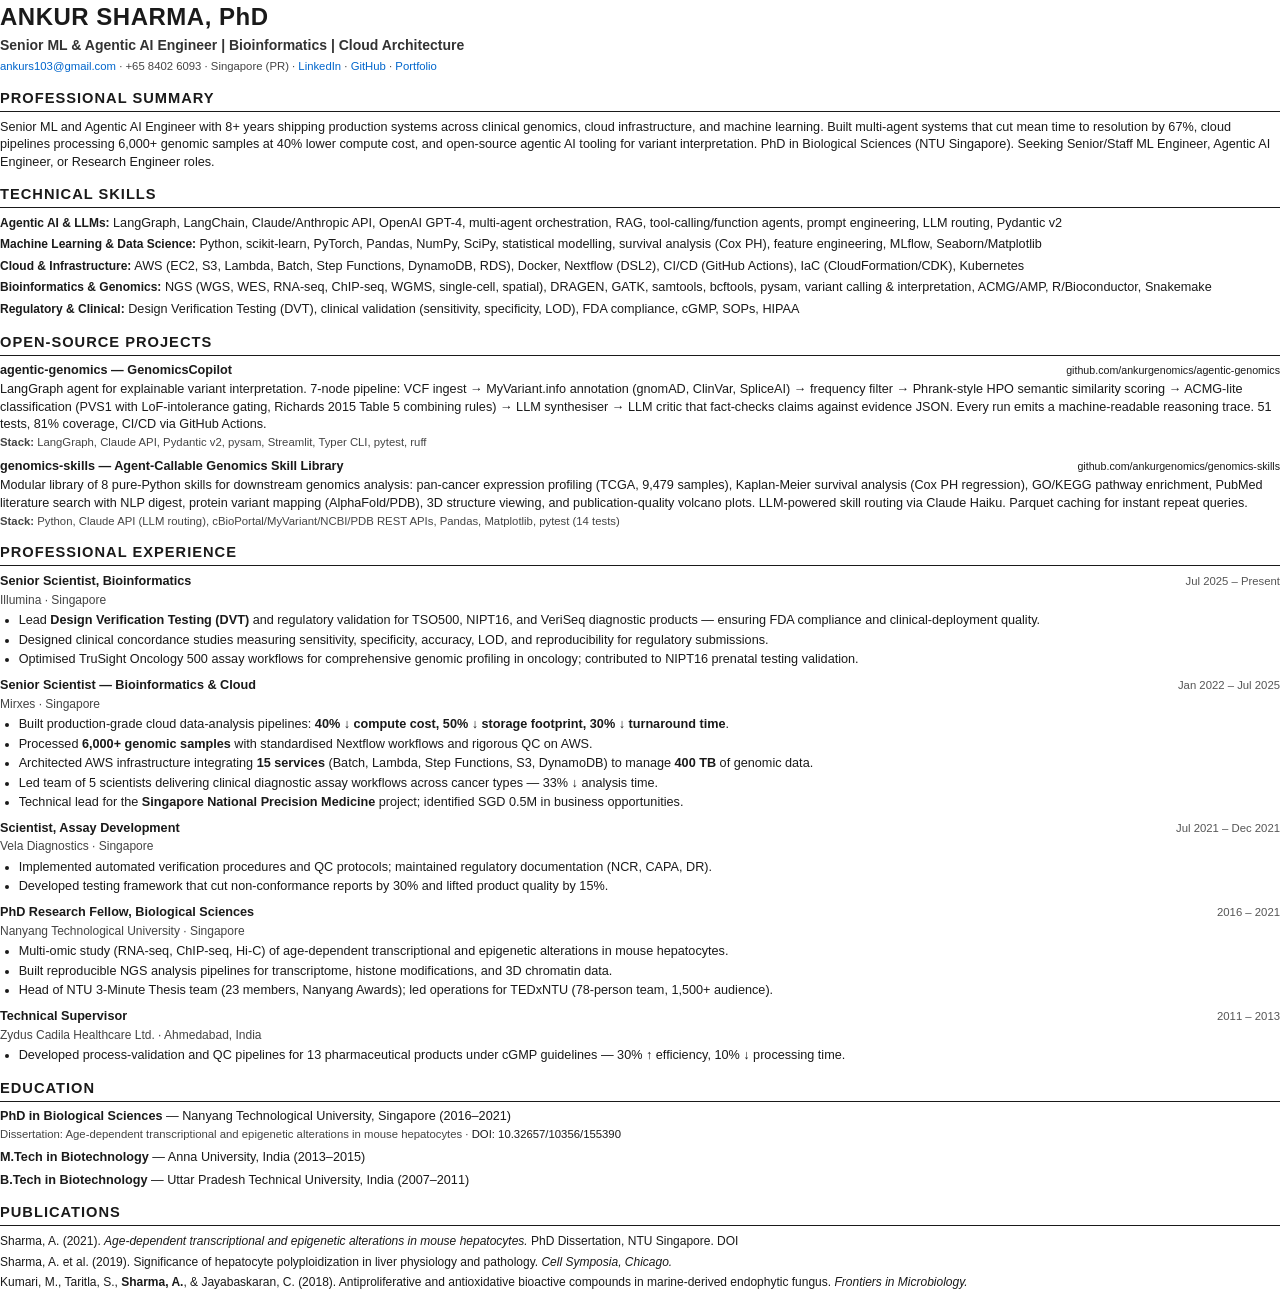
==== docs/site/assets/resume.html @ ce667f8a "fix: remove GenomicsOps AI attribution to Illumina GenomicsOps AI is a personal side project built o" ====
<!DOCTYPE html>
<html lang="en">
<head>
<meta charset="UTF-8">
<title>Ankur Sharma — Resume</title>
<style>
@page { size: A4; margin: 14mm 16mm 14mm 16mm; }

* { margin: 0; padding: 0; box-sizing: border-box; }

body {
  font-family: "Helvetica Neue", Helvetica, Arial, sans-serif;
  font-size: 9.5pt;
  line-height: 1.38;
  color: #1a1a1a;
}

a { color: #1a1a1a; text-decoration: none; }

h1 {
  font-size: 18pt;
  font-weight: 700;
  letter-spacing: 0.5px;
  margin-bottom: 2pt;
}

.subtitle {
  font-size: 10.5pt;
  color: #333;
  font-weight: 600;
  margin-bottom: 3pt;
}

.contact-line {
  font-size: 8.5pt;
  color: #444;
  margin-bottom: 10pt;
}

.contact-line a { color: #0066cc; }

h2 {
  font-size: 11pt;
  font-weight: 700;
  text-transform: uppercase;
  letter-spacing: 1px;
  border-bottom: 1.5px solid #1a1a1a;
  padding-bottom: 2pt;
  margin-top: 10pt;
  margin-bottom: 5pt;
}

h3 {
  font-size: 9.5pt;
  font-weight: 700;
  margin-bottom: 1pt;
}

.role-line {
  display: flex;
  justify-content: space-between;
  align-items: baseline;
}

.role-line .dates {
  font-size: 8.5pt;
  color: #555;
  white-space: nowrap;
  flex-shrink: 0;
}

.org {
  font-size: 9pt;
  color: #444;
  margin-bottom: 3pt;
}

ul {
  margin-left: 14pt;
  margin-bottom: 6pt;
}

li { margin-bottom: 1.5pt; }

.skills-block { margin-bottom: 3pt; }
.skills-block strong { font-size: 9pt; }

.project-entry { margin-bottom: 6pt; }
.project-entry .proj-title { font-weight: 700; font-size: 9.5pt; }
.project-entry .proj-url { font-size: 8pt; color: #0066cc; }
.project-entry .proj-desc { margin-top: 1pt; }

.two-col {
  display: flex;
  gap: 24pt;
}

.two-col .col { flex: 1; }

.edu-entry { margin-bottom: 4pt; }
.edu-entry .degree { font-weight: 600; }
.edu-entry .school { font-size: 8.5pt; color: #444; }

.pub-entry { margin-bottom: 3pt; font-size: 9pt; }
</style>
</head>
<body>

<h1>ANKUR SHARMA, PhD</h1>
<div class="subtitle">Senior ML &amp; Agentic AI Engineer | Bioinformatics | Cloud Architecture</div>
<div class="contact-line">
  <a href="mailto:ankurs103@gmail.com">ankurs103@gmail.com</a> ·
  +65 8402 6093 ·
  Singapore (PR) ·
  <a href="https://linkedin.com/in/ankurit">LinkedIn</a> ·
  <a href="https://github.com/ankurgenomics">GitHub</a> ·
  <a href="https://ankurgenomics.github.io/agentic-genomics/">Portfolio</a>
</div>

<h2>Professional Summary</h2>
<p>
  Senior ML and Agentic AI Engineer with 8+ years shipping production systems across clinical genomics, cloud infrastructure, and machine learning. Built multi-agent systems that cut mean time to resolution by 67%, cloud pipelines processing 6,000+ genomic samples at 40% lower compute cost, and open-source agentic AI tooling for variant interpretation. PhD in Biological Sciences (NTU Singapore). Seeking Senior/Staff ML Engineer, Agentic AI Engineer, or Research Engineer roles.
</p>

<h2>Technical Skills</h2>
<div class="skills-block">
  <strong>Agentic AI &amp; LLMs:</strong> LangGraph, LangChain, Claude/Anthropic API, OpenAI GPT-4, multi-agent orchestration, RAG, tool-calling/function agents, prompt engineering, LLM routing, Pydantic v2
</div>
<div class="skills-block">
  <strong>Machine Learning &amp; Data Science:</strong> Python, scikit-learn, PyTorch, Pandas, NumPy, SciPy, statistical modelling, survival analysis (Cox PH), feature engineering, MLflow, Seaborn/Matplotlib
</div>
<div class="skills-block">
  <strong>Cloud &amp; Infrastructure:</strong> AWS (EC2, S3, Lambda, Batch, Step Functions, DynamoDB, RDS), Docker, Nextflow (DSL2), CI/CD (GitHub Actions), IaC (CloudFormation/CDK), Kubernetes
</div>
<div class="skills-block">
  <strong>Bioinformatics &amp; Genomics:</strong> NGS (WGS, WES, RNA-seq, ChIP-seq, WGMS, single-cell, spatial), DRAGEN, GATK, samtools, bcftools, pysam, variant calling &amp; interpretation, ACMG/AMP, R/Bioconductor, Snakemake
</div>
<div class="skills-block">
  <strong>Regulatory &amp; Clinical:</strong> Design Verification Testing (DVT), clinical validation (sensitivity, specificity, LOD), FDA compliance, cGMP, SOPs, HIPAA
</div>

<h2>Open-Source Projects</h2>

<div class="project-entry">
  <div class="role-line">
    <span class="proj-title">agentic-genomics — GenomicsCopilot</span>
    <span class="proj-url"><a href="https://github.com/ankurgenomics/agentic-genomics">github.com/ankurgenomics/agentic-genomics</a></span>
  </div>
  <div class="proj-desc">
    LangGraph agent for explainable variant interpretation. 7-node pipeline: VCF ingest → MyVariant.info annotation (gnomAD, ClinVar, SpliceAI) → frequency filter → Phrank-style HPO semantic similarity scoring → ACMG-lite classification (PVS1 with LoF-intolerance gating, Richards 2015 Table 5 combining rules) → LLM synthesiser → LLM critic that fact-checks claims against evidence JSON. Every run emits a machine-readable reasoning trace. 51 tests, 81% coverage, CI/CD via GitHub Actions.
  </div>
  <div class="proj-desc" style="font-size: 8.5pt; color: #444; margin-top: 1pt;">
    <strong>Stack:</strong> LangGraph, Claude API, Pydantic v2, pysam, Streamlit, Typer CLI, pytest, ruff
  </div>
</div>

<div class="project-entry">
  <div class="role-line">
    <span class="proj-title">genomics-skills — Agent-Callable Genomics Skill Library</span>
    <span class="proj-url"><a href="https://github.com/ankurgenomics/genomics-skills">github.com/ankurgenomics/genomics-skills</a></span>
  </div>
  <div class="proj-desc">
    Modular library of 8 pure-Python skills for downstream genomics analysis: pan-cancer expression profiling (TCGA, 9,479 samples), Kaplan-Meier survival analysis (Cox PH regression), GO/KEGG pathway enrichment, PubMed literature search with NLP digest, protein variant mapping (AlphaFold/PDB), 3D structure viewing, and publication-quality volcano plots. LLM-powered skill routing via Claude Haiku. Parquet caching for instant repeat queries.
  </div>
  <div class="proj-desc" style="font-size: 8.5pt; color: #444; margin-top: 1pt;">
    <strong>Stack:</strong> Python, Claude API (LLM routing), cBioPortal/MyVariant/NCBI/PDB REST APIs, Pandas, Matplotlib, pytest (14 tests)
  </div>
</div>

<h2>Professional Experience</h2>

<div class="role-line">
  <h3>Senior Scientist, Bioinformatics</h3>
  <span class="dates">Jul 2025 – Present</span>
</div>
<div class="org">Illumina · Singapore</div>
<ul>
  <li>Lead <strong>Design Verification Testing (DVT)</strong> and regulatory validation for TSO500, NIPT16, and VeriSeq diagnostic products — ensuring FDA compliance and clinical-deployment quality.</li>
  <li>Designed clinical concordance studies measuring sensitivity, specificity, accuracy, LOD, and reproducibility for regulatory submissions.</li>
  <li>Optimised TruSight Oncology 500 assay workflows for comprehensive genomic profiling in oncology; contributed to NIPT16 prenatal testing validation.</li>
</ul>

<div class="role-line">
  <h3>Senior Scientist — Bioinformatics &amp; Cloud</h3>
  <span class="dates">Jan 2022 – Jul 2025</span>
</div>
<div class="org">Mirxes · Singapore</div>
<ul>
  <li>Built production-grade cloud data-analysis pipelines: <strong>40% ↓ compute cost, 50% ↓ storage footprint, 30% ↓ turnaround time</strong>.</li>
  <li>Processed <strong>6,000+ genomic samples</strong> with standardised Nextflow workflows and rigorous QC on AWS.</li>
  <li>Architected AWS infrastructure integrating <strong>15 services</strong> (Batch, Lambda, Step Functions, S3, DynamoDB) to manage <strong>400 TB</strong> of genomic data.</li>
  <li>Led team of 5 scientists delivering clinical diagnostic assay workflows across cancer types — 33% ↓ analysis time.</li>
  <li>Technical lead for the <strong>Singapore National Precision Medicine</strong> project; identified SGD 0.5M in business opportunities.</li>
</ul>

<div class="role-line">
  <h3>Scientist, Assay Development</h3>
  <span class="dates">Jul 2021 – Dec 2021</span>
</div>
<div class="org">Vela Diagnostics · Singapore</div>
<ul>
  <li>Implemented automated verification procedures and QC protocols; maintained regulatory documentation (NCR, CAPA, DR).</li>
  <li>Developed testing framework that cut non-conformance reports by 30% and lifted product quality by 15%.</li>
</ul>

<div class="role-line">
  <h3>PhD Research Fellow, Biological Sciences</h3>
  <span class="dates">2016 – 2021</span>
</div>
<div class="org">Nanyang Technological University · Singapore</div>
<ul>
  <li>Multi-omic study (RNA-seq, ChIP-seq, Hi-C) of age-dependent transcriptional and epigenetic alterations in mouse hepatocytes.</li>
  <li>Built reproducible NGS analysis pipelines for transcriptome, histone modifications, and 3D chromatin data.</li>
  <li>Head of NTU 3-Minute Thesis team (23 members, Nanyang Awards); led operations for TEDxNTU (78-person team, 1,500+ audience).</li>
</ul>

<div class="role-line">
  <h3>Technical Supervisor</h3>
  <span class="dates">2011 – 2013</span>
</div>
<div class="org">Zydus Cadila Healthcare Ltd. · Ahmedabad, India</div>
<ul>
  <li>Developed process-validation and QC pipelines for 13 pharmaceutical products under cGMP guidelines — 30% ↑ efficiency, 10% ↓ processing time.</li>
</ul>

<h2>Education</h2>

<div class="edu-entry">
  <span class="degree">PhD in Biological Sciences</span> — Nanyang Technological University, Singapore (2016–2021)<br>
  <span class="school">Dissertation: Age-dependent transcriptional and epigenetic alterations in mouse hepatocytes · <a href="https://doi.org/10.32657/10356/155390">DOI: 10.32657/10356/155390</a></span>
</div>
<div class="edu-entry">
  <span class="degree">M.Tech in Biotechnology</span> — Anna University, India (2013–2015)
</div>
<div class="edu-entry">
  <span class="degree">B.Tech in Biotechnology</span> — Uttar Pradesh Technical University, India (2007–2011)
</div>

<h2>Publications</h2>

<div class="pub-entry">
  Sharma, A. (2021). <em>Age-dependent transcriptional and epigenetic alterations in mouse hepatocytes.</em> PhD Dissertation, NTU Singapore. <a href="https://doi.org/10.32657/10356/155390">DOI</a>
</div>
<div class="pub-entry">
  Sharma, A. et al. (2019). Significance of hepatocyte polyploidization in liver physiology and pathology. <em>Cell Symposia, Chicago.</em>
</div>
<div class="pub-entry">
  Kumari, M., Taritla, S., <strong>Sharma, A.</strong>, &amp; Jayabaskaran, C. (2018). Antiproliferative and antioxidative bioactive compounds in marine-derived endophytic fungus. <em>Frontiers in Microbiology.</em>
</div>

</body>
</html>
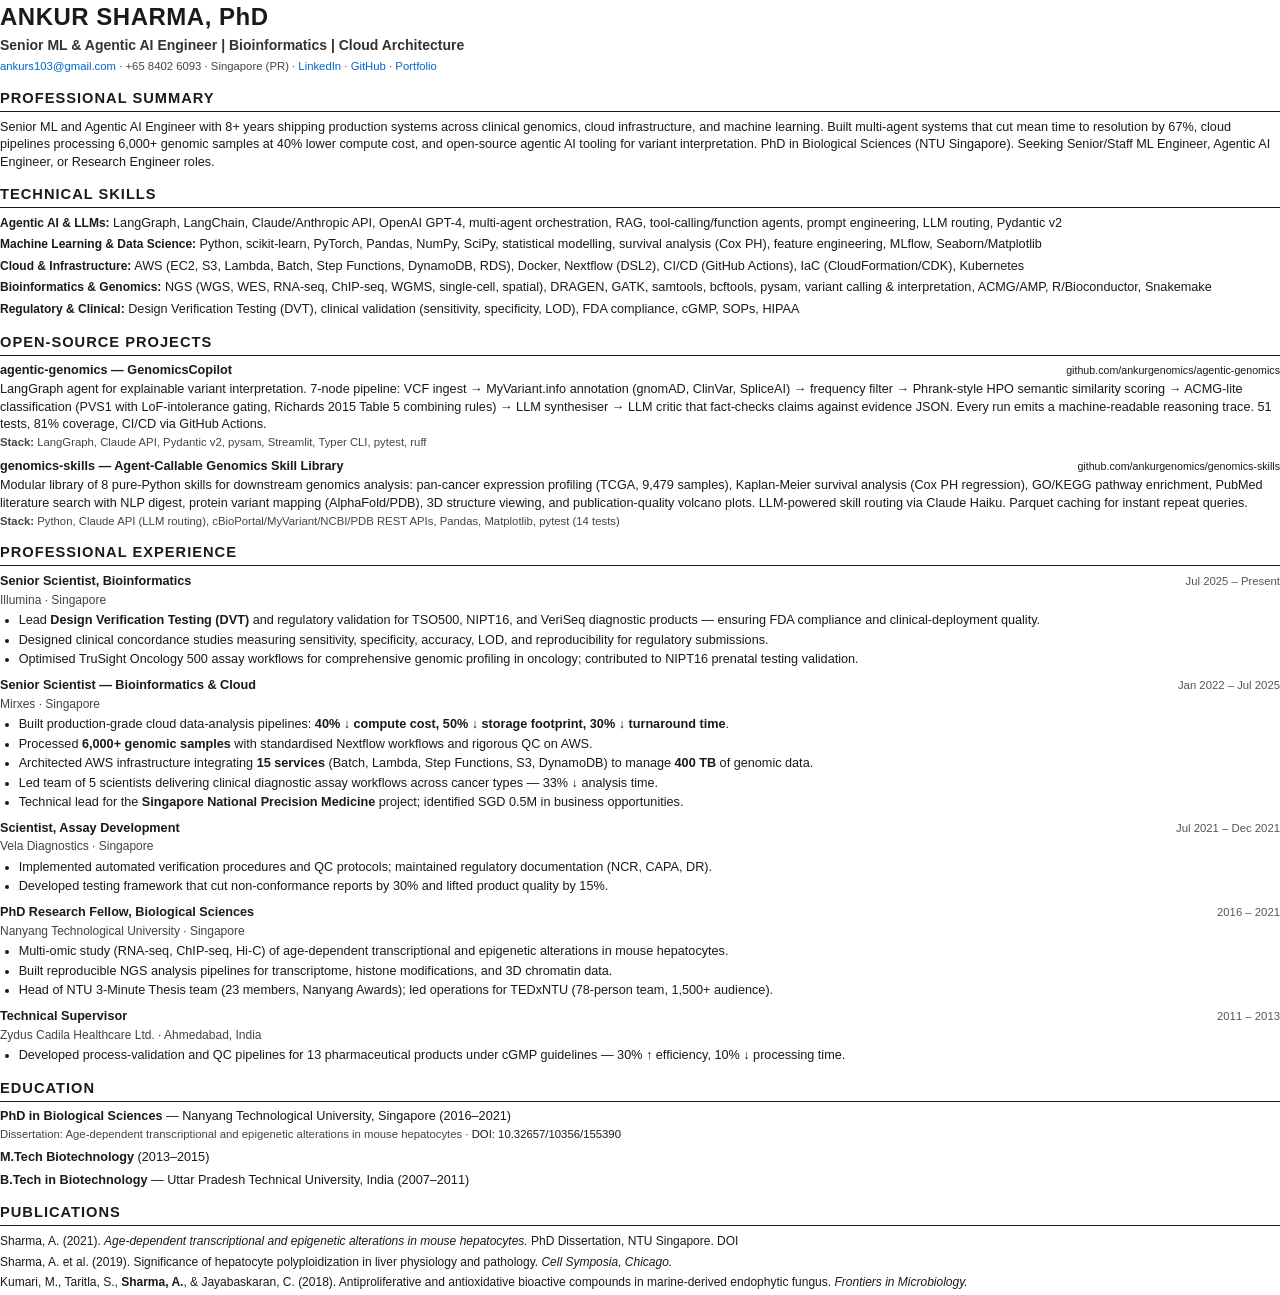
==== commit d4bb71f0: "Remove Anna University from education — just say M.Tech Biotechnology Across index.html, resume.html" ====
--- a/docs/site/assets/resume.html
+++ b/docs/site/assets/resume.html
@@ -230,7 +230,7 @@
   <span class="school">Dissertation: Age-dependent transcriptional and epigenetic alterations in mouse hepatocytes · <a href="https://doi.org/10.32657/10356/155390">DOI: 10.32657/10356/155390</a></span>
 </div>
 <div class="edu-entry">
-  <span class="degree">M.Tech in Biotechnology</span> — Anna University, India (2013–2015)
+  <span class="degree">M.Tech Biotechnology</span> (2013–2015)
 </div>
 <div class="edu-entry">
   <span class="degree">B.Tech in Biotechnology</span> — Uttar Pradesh Technical University, India (2007–2011)
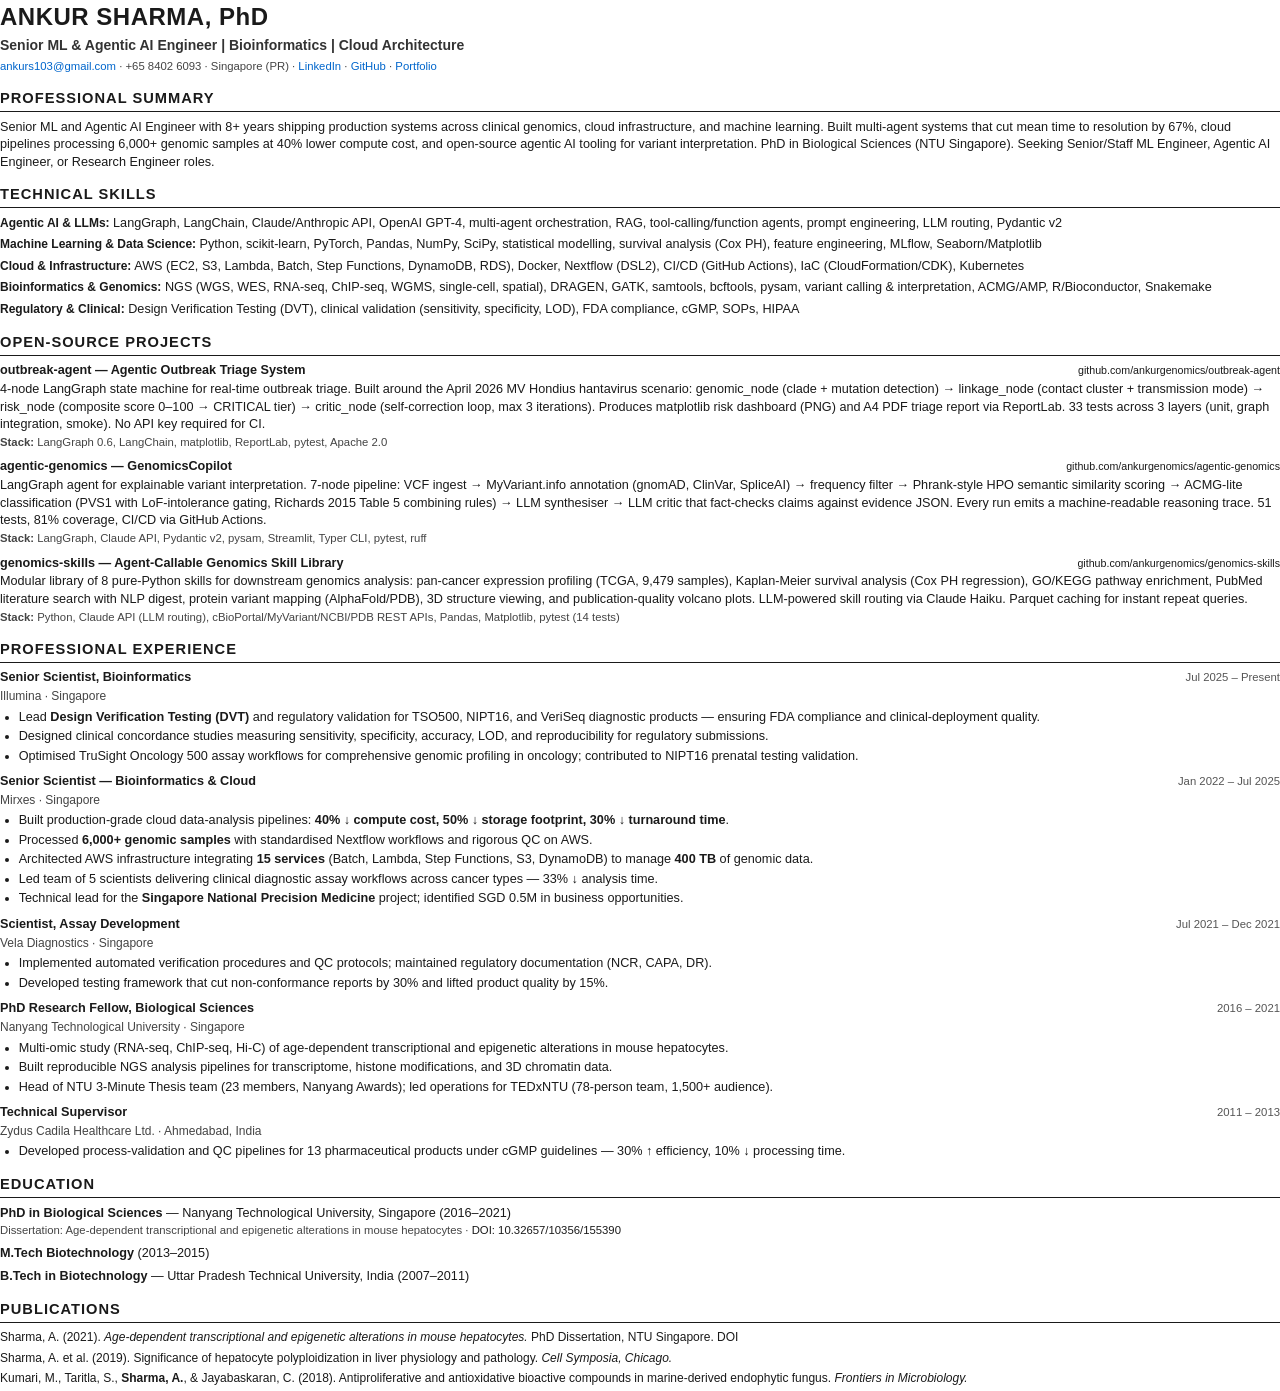
==== commit 64e6eb02: "Add outbreak-agent to resume HTML" ====
--- a/docs/site/assets/resume.html
+++ b/docs/site/assets/resume.html
@@ -143,6 +143,19 @@
 
 <div class="project-entry">
   <div class="role-line">
+    <span class="proj-title">outbreak-agent — Agentic Outbreak Triage System</span>
+    <span class="proj-url"><a href="https://github.com/ankurgenomics/outbreak-agent">github.com/ankurgenomics/outbreak-agent</a></span>
+  </div>
+  <div class="proj-desc">
+    4-node LangGraph state machine for real-time outbreak triage. Built around the April 2026 MV Hondius hantavirus scenario: genomic_node (clade + mutation detection) → linkage_node (contact cluster + transmission mode) → risk_node (composite score 0–100 → CRITICAL tier) → critic_node (self-correction loop, max 3 iterations). Produces matplotlib risk dashboard (PNG) and A4 PDF triage report via ReportLab. 33 tests across 3 layers (unit, graph integration, smoke). No API key required for CI.
+  </div>
+  <div class="proj-desc" style="font-size: 8.5pt; color: #444; margin-top: 1pt;">
+    <strong>Stack:</strong> LangGraph 0.6, LangChain, matplotlib, ReportLab, pytest, Apache 2.0
+  </div>
+</div>
+
+<div class="project-entry">
+  <div class="role-line">
     <span class="proj-title">agentic-genomics — GenomicsCopilot</span>
     <span class="proj-url"><a href="https://github.com/ankurgenomics/agentic-genomics">github.com/ankurgenomics/agentic-genomics</a></span>
   </div>
@@ -250,3 +263,4 @@
 
 </body>
 </html>
+
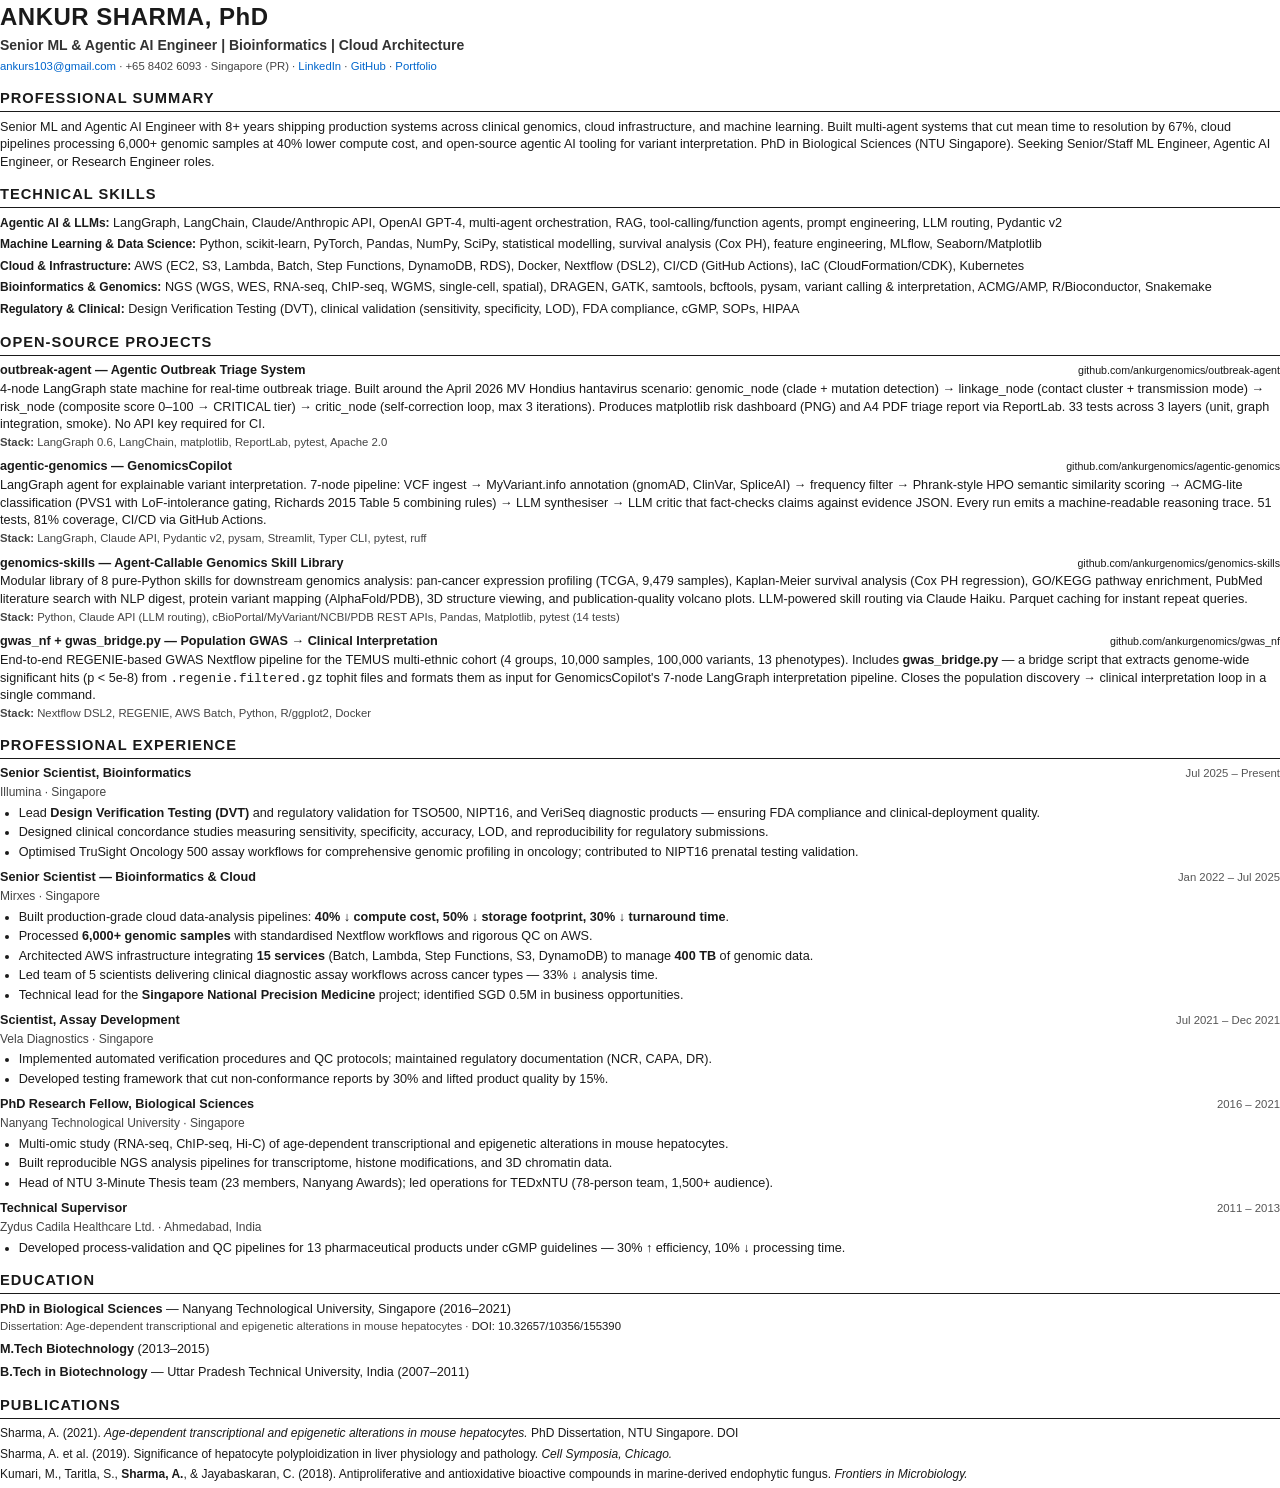
==== commit 588e1c4d: "Add gwas_nf + gwas_bridge.py project entry to resume" ====
--- a/docs/site/assets/resume.html
+++ b/docs/site/assets/resume.html
@@ -180,6 +180,20 @@
   </div>
 </div>
 
+
+<div class="project-entry">
+  <div class="role-line">
+    <span class="proj-title">gwas_nf + gwas_bridge.py — Population GWAS → Clinical Interpretation</span>
+    <span class="proj-url"><a href="https://github.com/ankurgenomics/gwas_nf">github.com/ankurgenomics/gwas_nf</a></span>
+  </div>
+  <div class="proj-desc">
+    End-to-end REGENIE-based GWAS Nextflow pipeline for the TEMUS multi-ethnic cohort (4 groups, 10,000 samples, 100,000 variants, 13 phenotypes). Includes <strong>gwas_bridge.py</strong> — a bridge script that extracts genome-wide significant hits (p&nbsp;&lt;&nbsp;5e&#8209;8) from <code>.regenie.filtered.gz</code> tophit files and formats them as input for GenomicsCopilot's 7-node LangGraph interpretation pipeline. Closes the population discovery → clinical interpretation loop in a single command.
+  </div>
+  <div class="proj-desc" style="font-size: 8.5pt; color: #444; margin-top: 1pt;">
+    <strong>Stack:</strong> Nextflow DSL2, REGENIE, AWS Batch, Python, R/ggplot2, Docker
+  </div>
+</div>
+
 <h2>Professional Experience</h2>
 
 <div class="role-line">
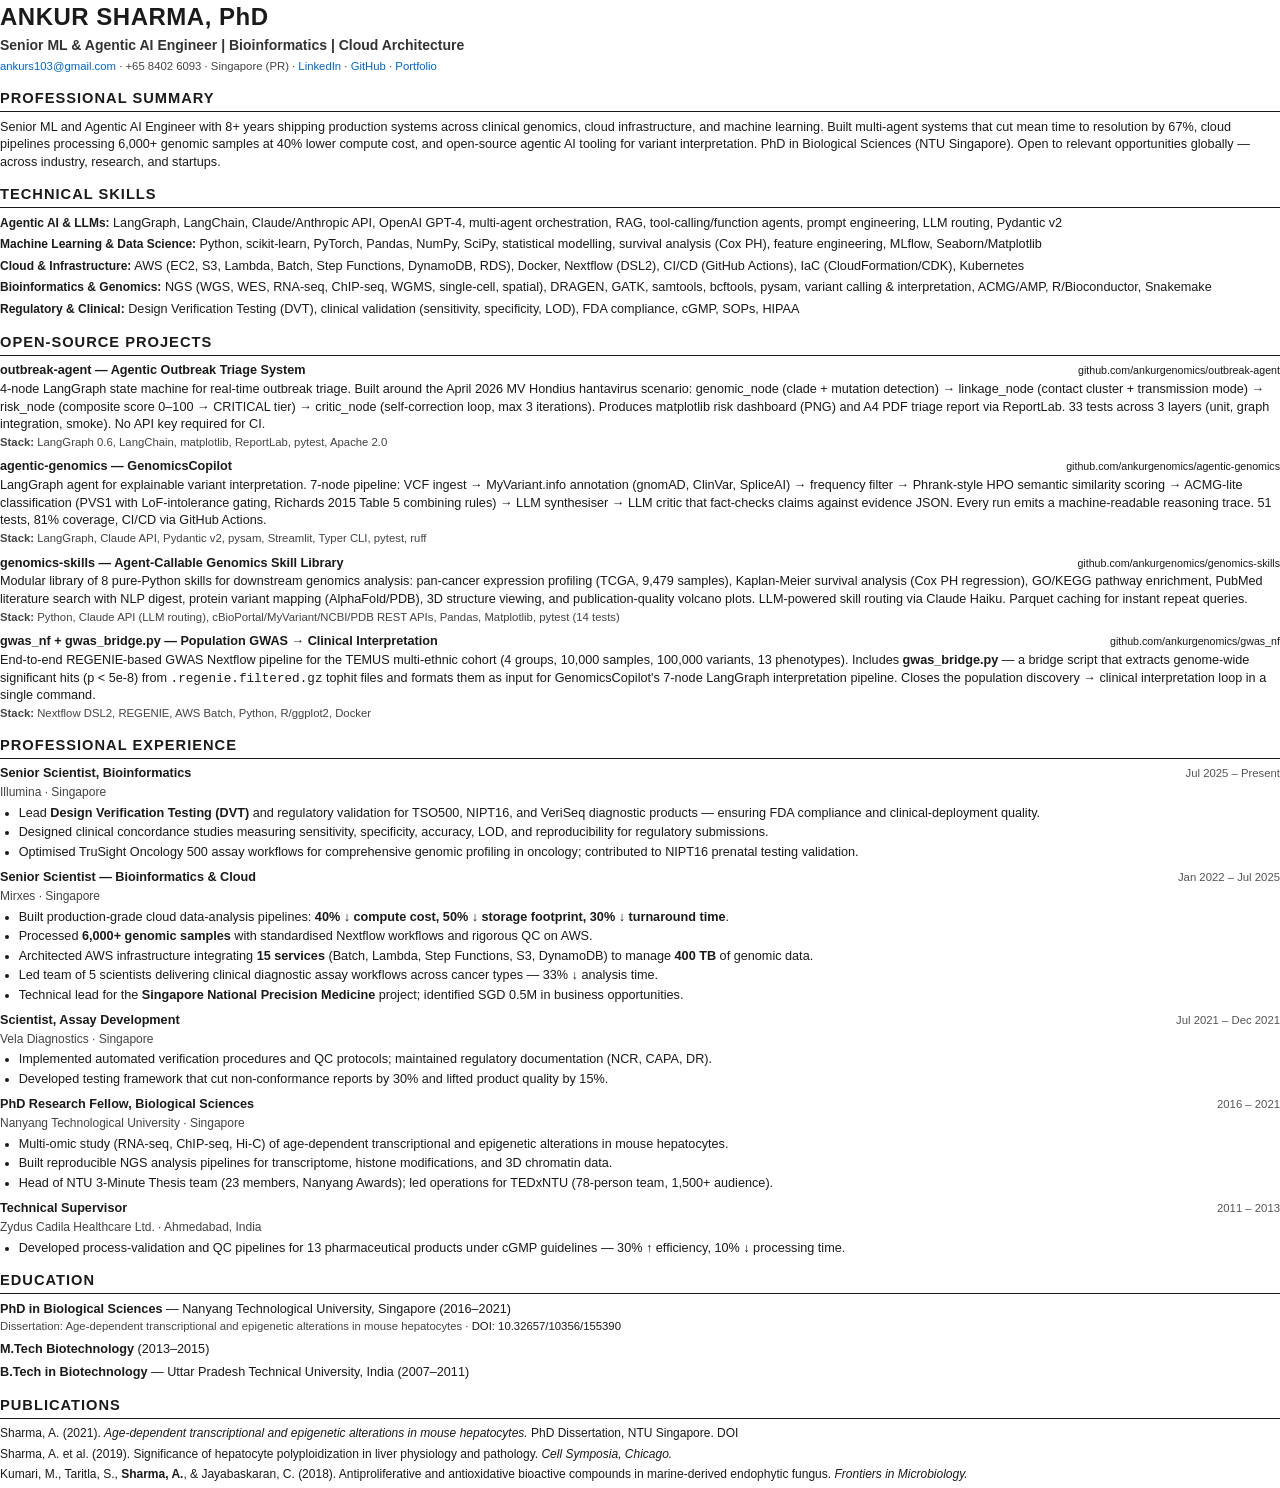
==== commit 8a952cd4: "portfolio: remove all specific role titles — open to relevant roles globally" ====
--- a/docs/site/assets/resume.html
+++ b/docs/site/assets/resume.html
@@ -119,7 +119,7 @@
 
 <h2>Professional Summary</h2>
 <p>
-  Senior ML and Agentic AI Engineer with 8+ years shipping production systems across clinical genomics, cloud infrastructure, and machine learning. Built multi-agent systems that cut mean time to resolution by 67%, cloud pipelines processing 6,000+ genomic samples at 40% lower compute cost, and open-source agentic AI tooling for variant interpretation. PhD in Biological Sciences (NTU Singapore). Seeking Senior/Staff ML Engineer, Agentic AI Engineer, or Research Engineer roles.
+  Senior ML and Agentic AI Engineer with 8+ years shipping production systems across clinical genomics, cloud infrastructure, and machine learning. Built multi-agent systems that cut mean time to resolution by 67%, cloud pipelines processing 6,000+ genomic samples at 40% lower compute cost, and open-source agentic AI tooling for variant interpretation. PhD in Biological Sciences (NTU Singapore). Open to relevant opportunities globally — across industry, research, and startups.
 </p>
 
 <h2>Technical Skills</h2>
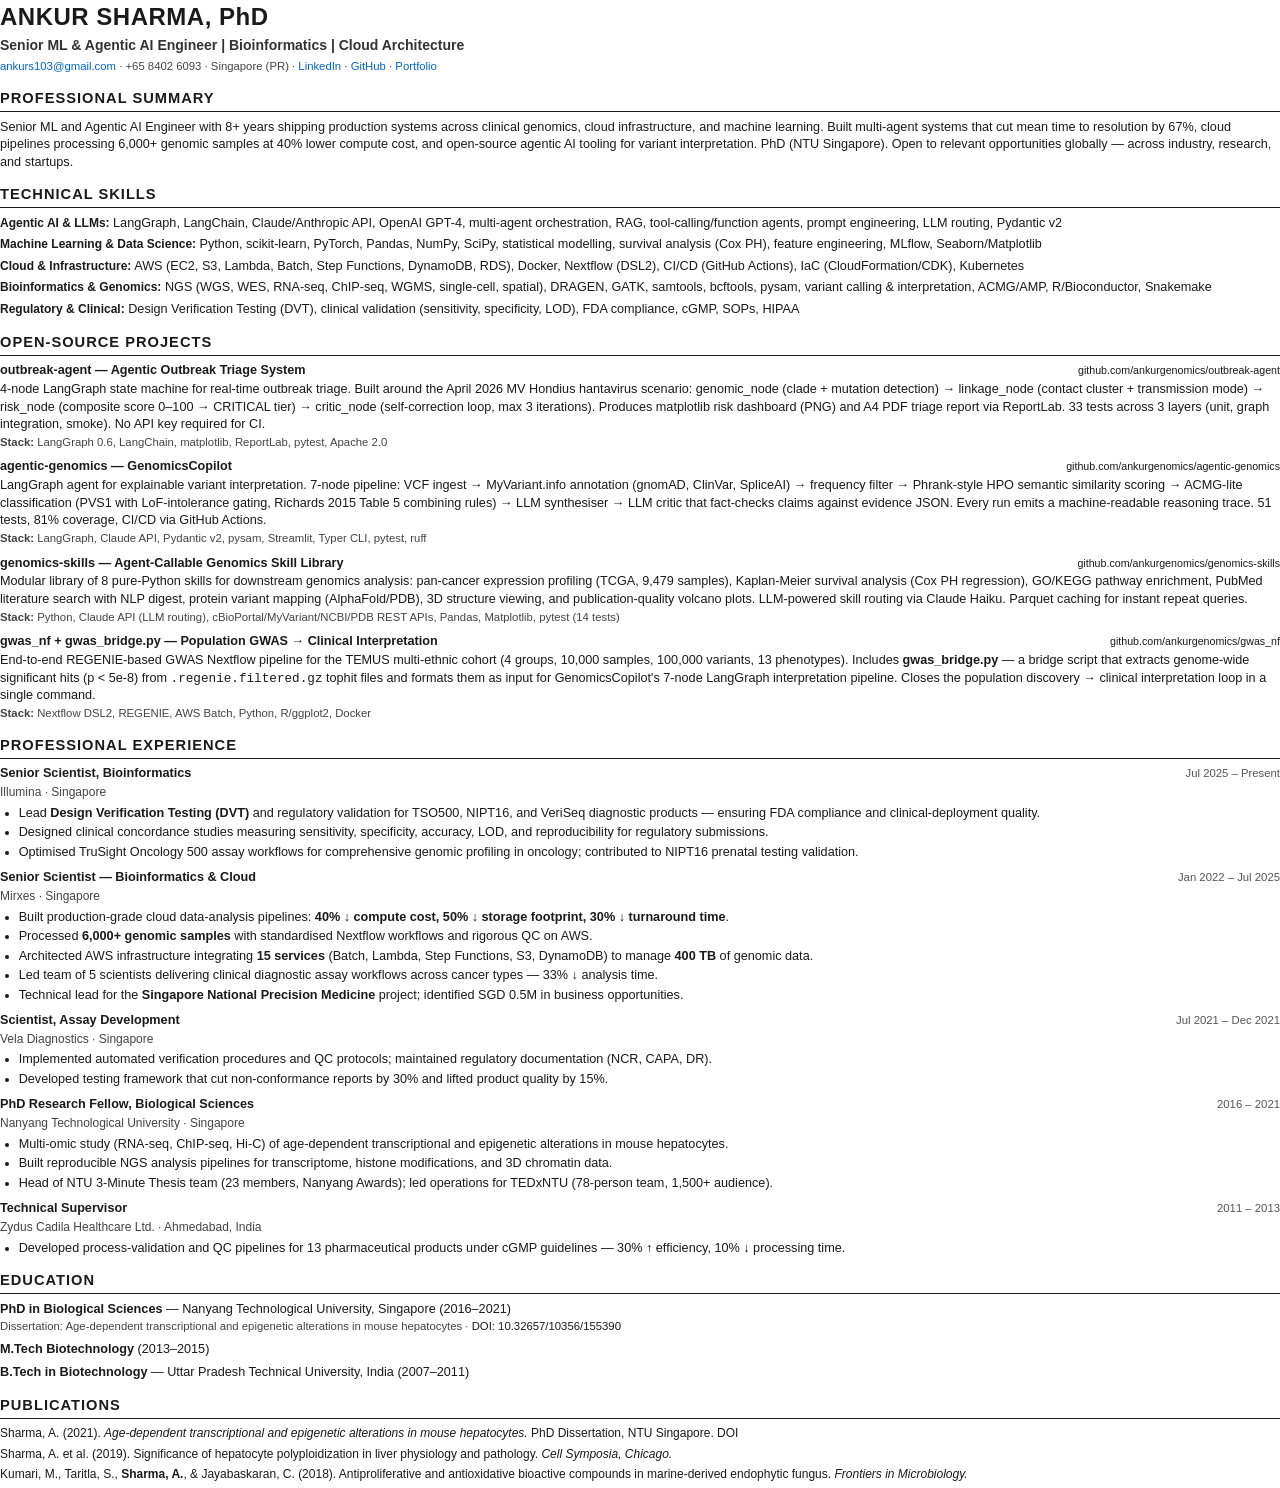
==== commit a4ff754b: "resume: drop 'Biological Sciences' from PhD line in professional summary" ====
--- a/docs/site/assets/resume.html
+++ b/docs/site/assets/resume.html
@@ -119,7 +119,7 @@
 
 <h2>Professional Summary</h2>
 <p>
-  Senior ML and Agentic AI Engineer with 8+ years shipping production systems across clinical genomics, cloud infrastructure, and machine learning. Built multi-agent systems that cut mean time to resolution by 67%, cloud pipelines processing 6,000+ genomic samples at 40% lower compute cost, and open-source agentic AI tooling for variant interpretation. PhD in Biological Sciences (NTU Singapore). Open to relevant opportunities globally — across industry, research, and startups.
+  Senior ML and Agentic AI Engineer with 8+ years shipping production systems across clinical genomics, cloud infrastructure, and machine learning. Built multi-agent systems that cut mean time to resolution by 67%, cloud pipelines processing 6,000+ genomic samples at 40% lower compute cost, and open-source agentic AI tooling for variant interpretation. PhD (NTU Singapore). Open to relevant opportunities globally — across industry, research, and startups.
 </p>
 
 <h2>Technical Skills</h2>
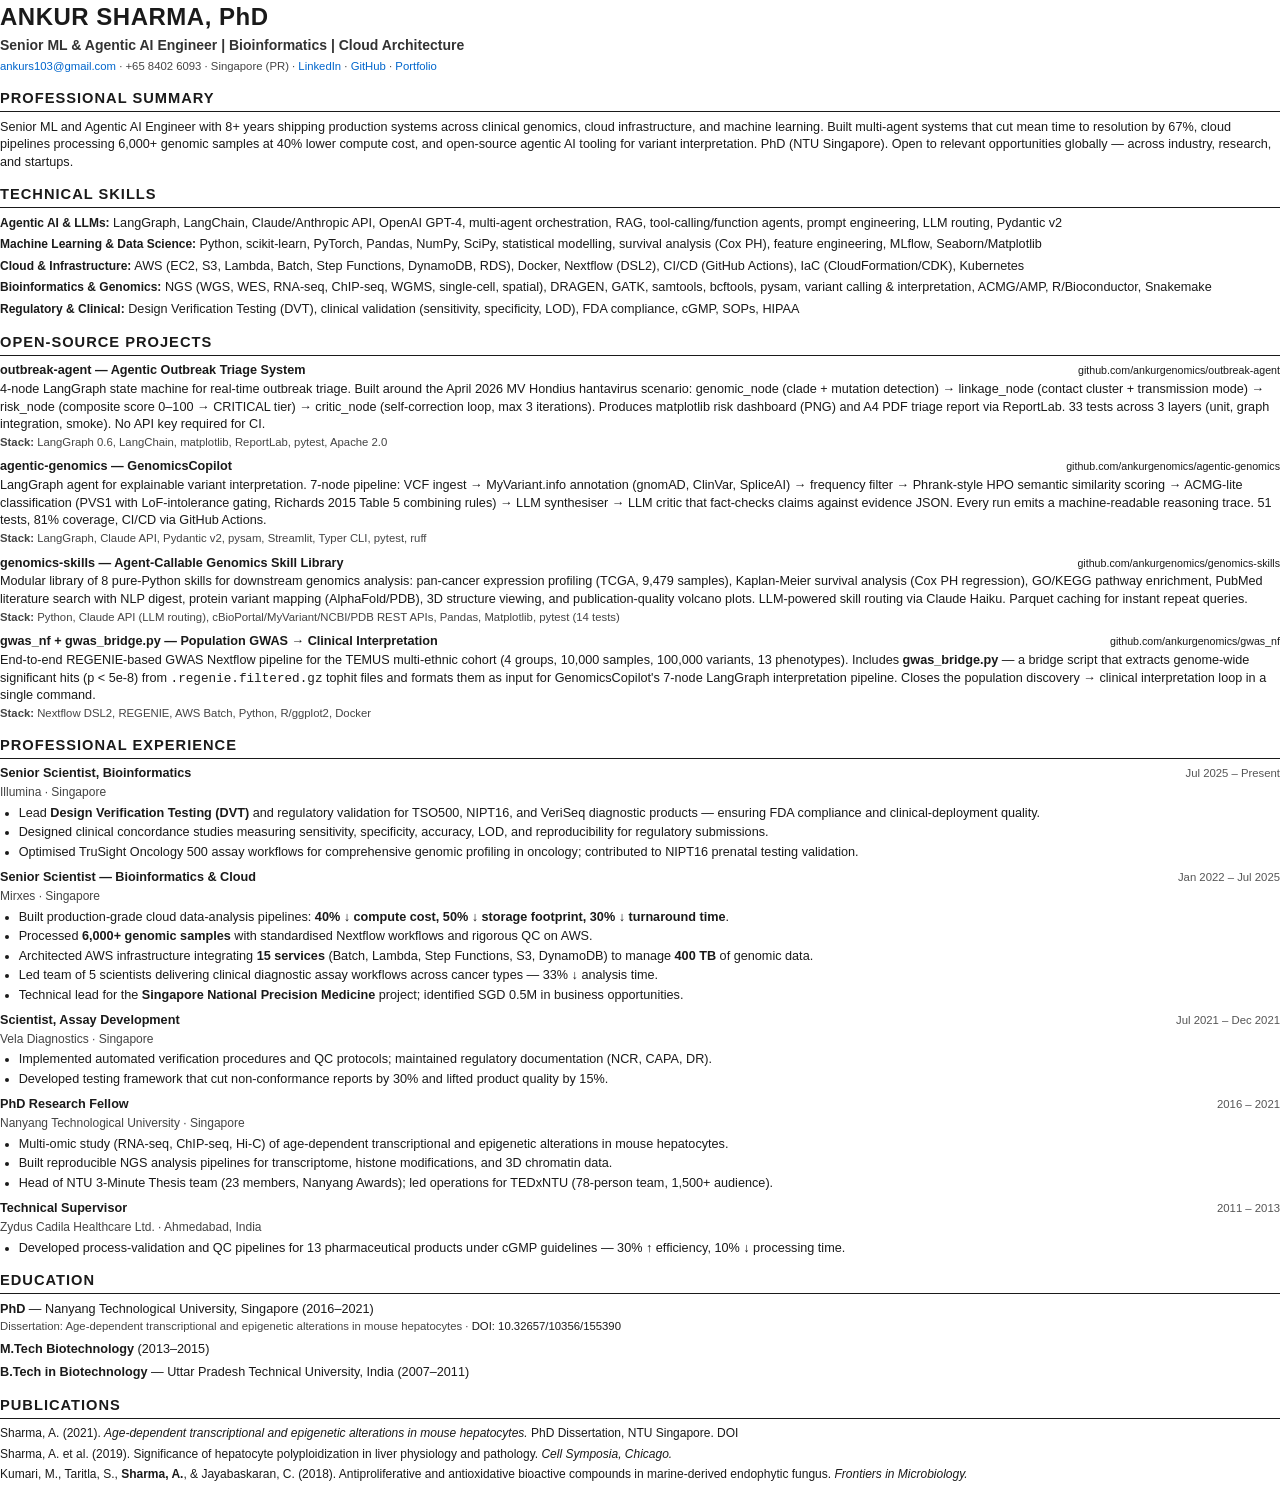
==== commit babcaf97: "resume: remove 'Biological Sciences' from PhD title in summary, experience and education" ====
--- a/docs/site/assets/resume.html
+++ b/docs/site/assets/resume.html
@@ -231,7 +231,7 @@
 </ul>
 
 <div class="role-line">
-  <h3>PhD Research Fellow, Biological Sciences</h3>
+  <h3>PhD Research Fellow</h3>
   <span class="dates">2016 – 2021</span>
 </div>
 <div class="org">Nanyang Technological University · Singapore</div>
@@ -253,7 +253,7 @@
 <h2>Education</h2>
 
 <div class="edu-entry">
-  <span class="degree">PhD in Biological Sciences</span> — Nanyang Technological University, Singapore (2016–2021)<br>
+  <span class="degree">PhD</span> — Nanyang Technological University, Singapore (2016–2021)<br>
   <span class="school">Dissertation: Age-dependent transcriptional and epigenetic alterations in mouse hepatocytes · <a href="https://doi.org/10.32657/10356/155390">DOI: 10.32657/10356/155390</a></span>
 </div>
 <div class="edu-entry">
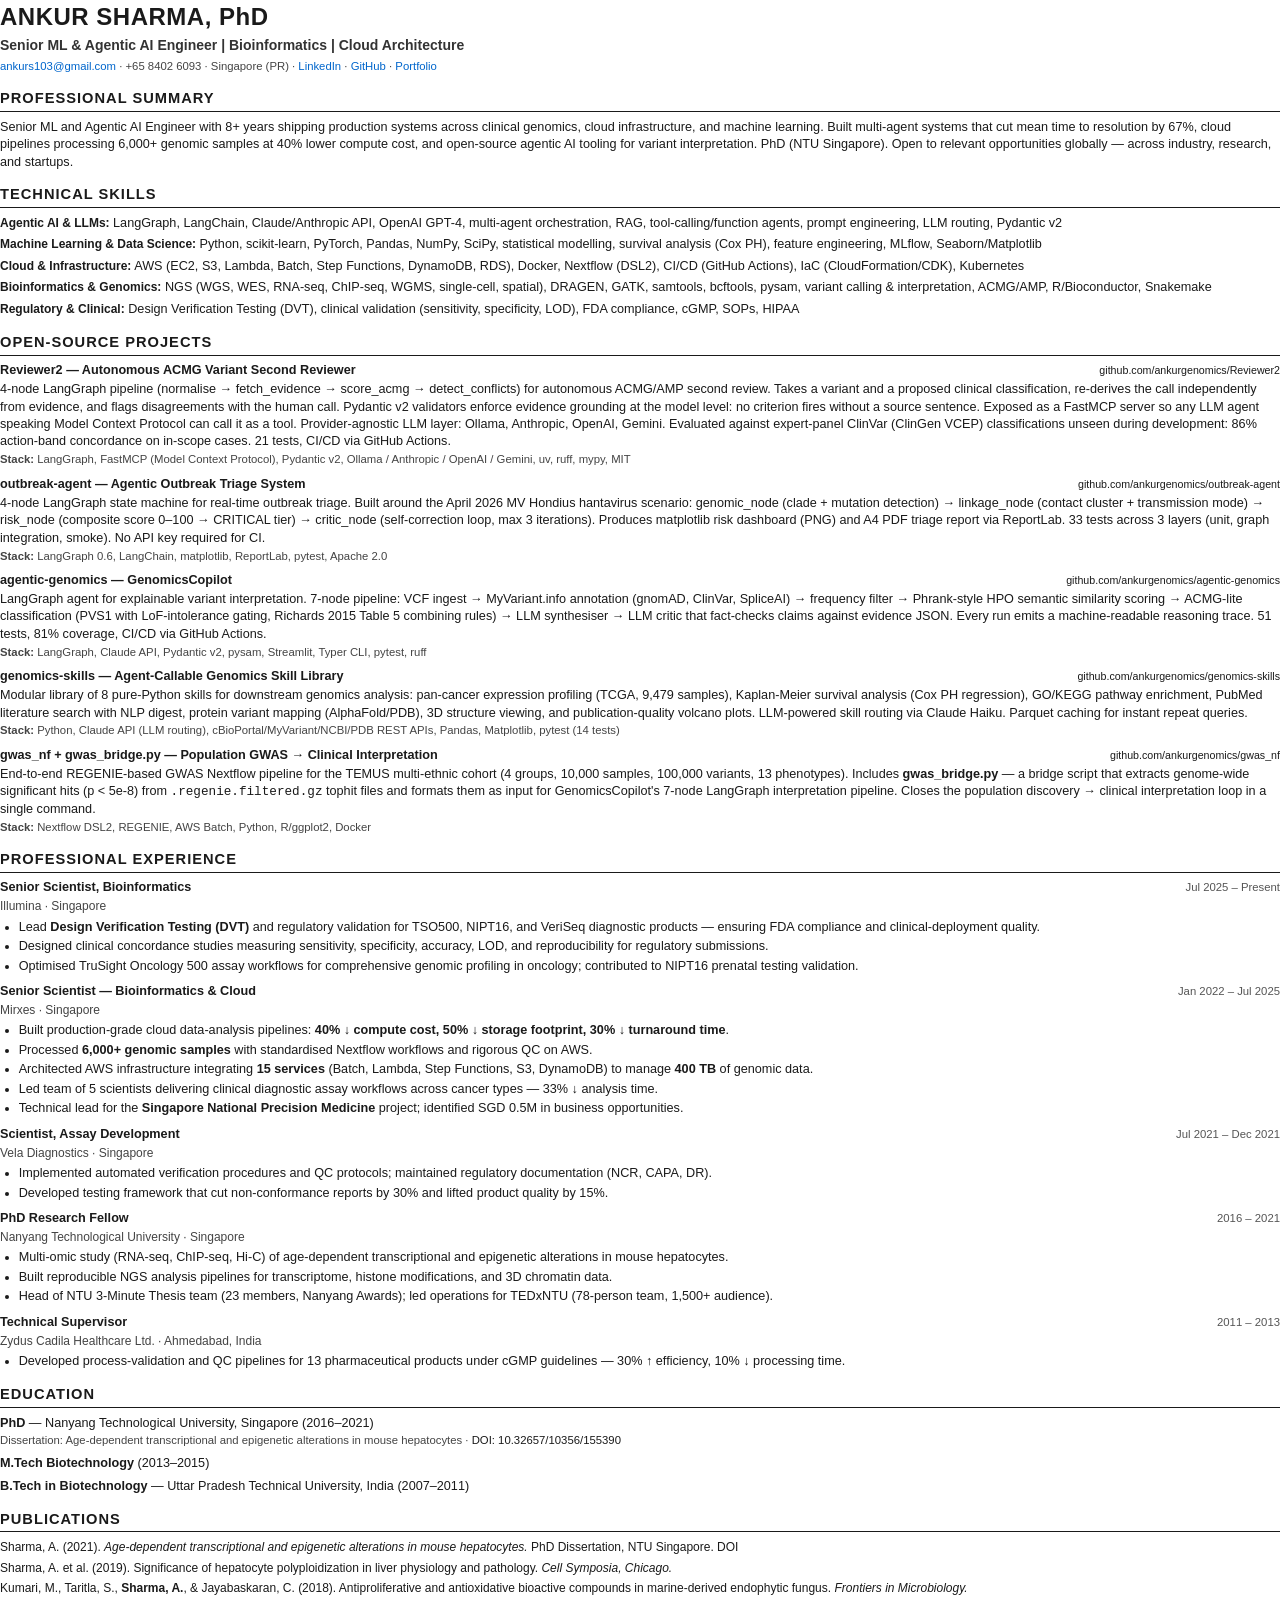
==== commit 09939c5f: "resume: add Reviewer2 to open-source projects section Adds Reviewer2 as the first project entry — 4-" ====
--- a/docs/site/assets/resume.html
+++ b/docs/site/assets/resume.html
@@ -143,6 +143,19 @@
 
 <div class="project-entry">
   <div class="role-line">
+    <span class="proj-title">Reviewer2 — Autonomous ACMG Variant Second Reviewer</span>
+    <span class="proj-url"><a href="https://github.com/ankurgenomics/Reviewer2">github.com/ankurgenomics/Reviewer2</a></span>
+  </div>
+  <div class="proj-desc">
+    4-node LangGraph pipeline (normalise → fetch_evidence → score_acmg → detect_conflicts) for autonomous ACMG/AMP second review. Takes a variant and a proposed clinical classification, re-derives the call independently from evidence, and flags disagreements with the human call. Pydantic v2 validators enforce evidence grounding at the model level: no criterion fires without a source sentence. Exposed as a FastMCP server so any LLM agent speaking Model Context Protocol can call it as a tool. Provider-agnostic LLM layer: Ollama, Anthropic, OpenAI, Gemini. Evaluated against expert-panel ClinVar (ClinGen VCEP) classifications unseen during development: 86% action-band concordance on in-scope cases. 21 tests, CI/CD via GitHub Actions.
+  </div>
+  <div class="proj-desc" style="font-size: 8.5pt; color: #444; margin-top: 1pt;">
+    <strong>Stack:</strong> LangGraph, FastMCP (Model Context Protocol), Pydantic v2, Ollama / Anthropic / OpenAI / Gemini, uv, ruff, mypy, MIT
+  </div>
+</div>
+
+<div class="project-entry">
+  <div class="role-line">
     <span class="proj-title">outbreak-agent — Agentic Outbreak Triage System</span>
     <span class="proj-url"><a href="https://github.com/ankurgenomics/outbreak-agent">github.com/ankurgenomics/outbreak-agent</a></span>
   </div>
